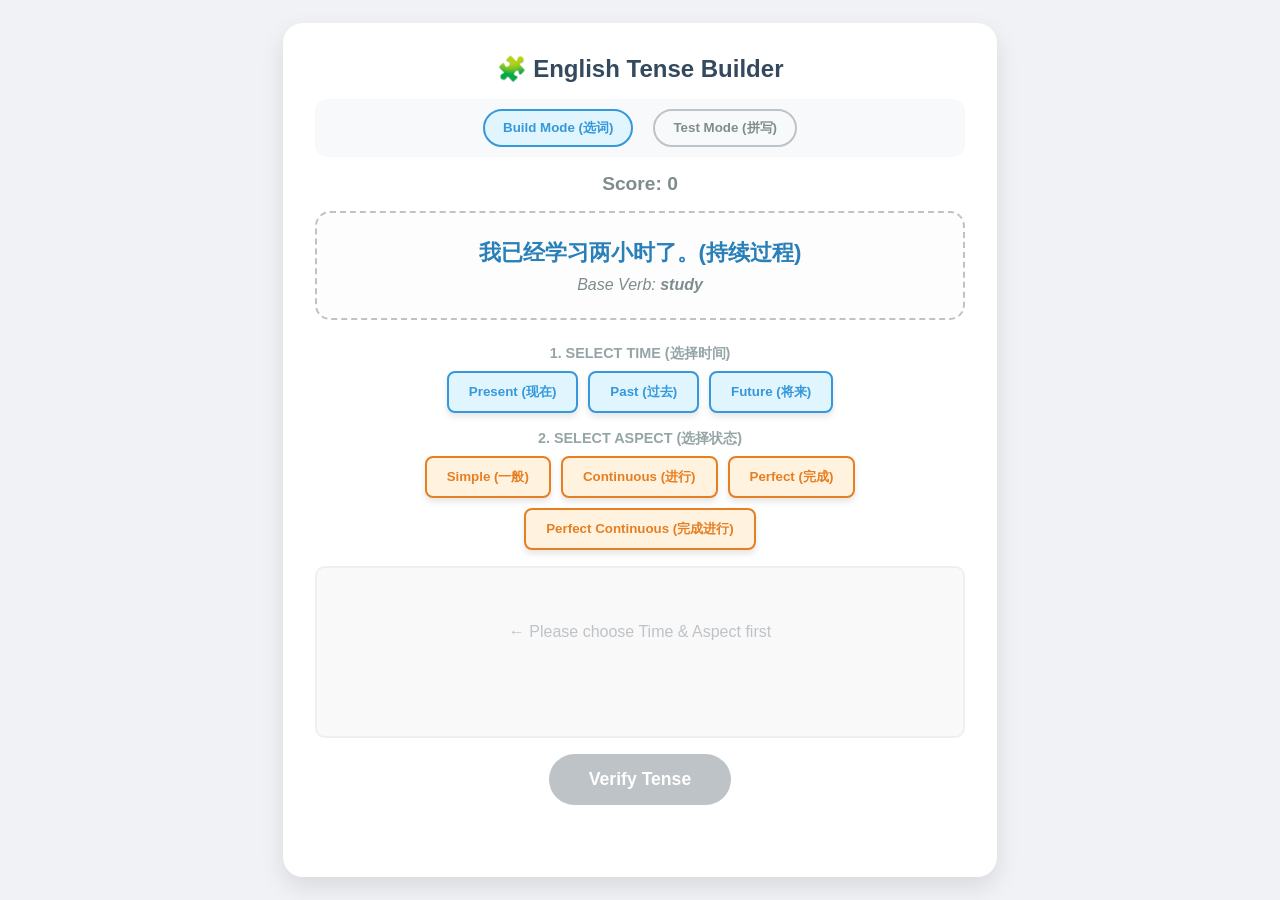
==== eng.html @ 901e4280 "Rename english_tense_builder.html to eng.html and remove from homepage" ====
<!DOCTYPE html>
<html lang="en">
<head>
    <meta charset="UTF-8">
    <meta name="viewport" content="width=device-width, initial-scale=1.0">
    <title>English Tense Builder (英语时态积木墙)</title>
    <style>
        :root {
            --primary-bg: #f0f2f5;
            --time-color: #3498db;
            --aspect-color: #e67e22;
            --correct-color: #27ae60;
            --wrong-color: #c0392b;
            --text-color: #2c3e50;
            --shadow: 0 4px 6px rgba(0,0,0,0.1);
        }

        body {
            font-family: 'Segoe UI', Tahoma, Geneva, Verdana, sans-serif;
            background-color: var(--primary-bg);
            color: var(--text-color);
            margin: 0;
            display: flex;
            justify-content: center;
            align-items: center;
            min-height: 100vh;
        }

        .game-container {
            background: white;
            padding: 2rem;
            border-radius: 20px;
            box-shadow: 0 10px 25px rgba(0,0,0,0.1);
            width: 90%;
            max-width: 650px;
            text-align: center;
        }

        h1 { margin-top: 0; color: #34495e; font-size: 1.5rem; }
        
        .mode-selector {
            display: flex;
            justify-content: center;
            gap: 20px;
            margin-bottom: 1rem;
            padding: 10px;
            background: #f8f9fa;
            border-radius: 12px;
        }

        .mode-btn {
            background: none;
            border: 2px solid #bdc3c7;
            padding: 8px 18px;
            border-radius: 20px;
            cursor: pointer;
            font-weight: bold;
            color: #7f8c8d;
            transition: all 0.3s;
        }

        .mode-btn.active {
            border-color: var(--time-color);
            color: var(--time-color);
            background: #e1f5fe;
        }

        .score-board { font-weight: bold; font-size: 1.2rem; margin-bottom: 1rem; color: #7f8c8d; }

        .challenge-box {
            background: #fdfdfd;
            border: 2px dashed #bdc3c7;
            padding: 1.5rem;
            border-radius: 15px;
            margin-bottom: 1.5rem;
        }

        .chinese-text { font-size: 1.4rem; font-weight: bold; margin-bottom: 0.5rem; color: #2980b9; }
        .base-verb { font-style: italic; color: #7f8c8d; }

        .block-section { margin-bottom: 1rem; }
        .block-label { font-size: 0.9rem; font-weight: bold; margin-bottom: 0.5rem; display: block; color: #95a5a6; }
        
        .blocks {
            display: flex;
            justify-content: center;
            gap: 10px;
            flex-wrap: wrap;
        }

        .block {
            padding: 10px 20px;
            border: none;
            border-radius: 8px;
            cursor: pointer;
            font-weight: bold;
            transition: all 0.2s;
            box-shadow: var(--shadow);
        }

        .time-block { background-color: #e1f5fe; color: var(--time-color); border: 2px solid var(--time-color); }
        .time-block.selected { background-color: var(--time-color); color: white; transform: translateY(-3px); }

        .aspect-block { background-color: #fff3e0; color: var(--aspect-color); border: 2px solid var(--aspect-color); }
        .aspect-block.selected { background-color: var(--aspect-color); color: white; transform: translateY(-3px); }

        .display-area {
            margin: 1rem 0;
            padding: 1.5rem;
            background: #f9f9f9;
            border-radius: 10px;
            min-height: 120px;
            border: 2px solid #ecf0f1;
        }

        .formula { font-family: 'Courier New', Courier, monospace; font-weight: bold; color: #16a085; font-size: 1.1rem; margin-bottom: 15px; }
        
        .word-bank, .sentence-assembly {
            display: flex;
            justify-content: center;
            gap: 10px;
            flex-wrap: wrap;
            margin-top: 15px;
            min-height: 50px;
        }

        .sentence-assembly {
            padding: 15px;
            background: #fff;
            border: 2px dashed #bdc3c7;
            border-radius: 8px;
            justify-content: flex-start;
        }

        .word-btn {
            padding: 8px 15px;
            background: white;
            border: 2px solid #bdc3c7;
            border-radius: 6px;
            cursor: pointer;
            font-size: 1rem;
            font-weight: 500;
            transition: all 0.2s;
        }

        .word-btn.used { opacity: 0.3; cursor: default; pointer-events: none; }

        .assembly-word {
            padding: 8px 15px;
            background: #e1f5fe;
            border: 2px solid var(--time-color);
            border-radius: 6px;
            cursor: pointer;
            font-weight: bold;
            color: var(--time-color);
        }

        .test-input {
            width: 90%;
            padding: 12px;
            font-size: 1.1rem;
            border: 2px solid #bdc3c7;
            border-radius: 8px;
            outline: none;
            font-family: inherit;
            margin-top: 10px;
        }
        .test-input:focus { border-color: var(--time-color); }

        .hidden { display: none !important; }

        .check-btn {
            background-color: var(--text-color);
            color: white;
            padding: 15px 40px;
            border-radius: 30px;
            border: none;
            font-size: 1.1rem;
            font-weight: bold;
            cursor: pointer;
            transition: background 0.3s;
        }

        .check-btn:hover { background-color: #34495e; }
        .check-btn:disabled { background-color: #bdc3c7; cursor: not-allowed; }

        .feedback {
            margin-top: 1rem;
            font-weight: bold;
            height: 24px;
        }

        .correct { color: var(--correct-color); }
        .wrong { color: var(--wrong-color); }

        @keyframes bounce {
            0%, 20%, 50%, 80%, 100% {transform: translateY(0);}
            40% {transform: translateY(-10px);}
            60% {transform: translateY(-5px);}
        }
        .animate-bounce { animation: bounce 1s; }
    </style>
</head>
<body>

<div class="game-container">
    <h1>🧩 English Tense Builder</h1>
    
    <div class="mode-selector">
        <button class="mode-btn active" id="mode-build" onclick="setMode('BUILD')">Build Mode (选词)</button>
        <button class="mode-btn" id="mode-type" onclick="setMode('TYPE')">Test Mode (拼写)</button>
    </div>

    <div class="score-board">Score: <span id="score">0</span></div>

    <div class="challenge-box">
        <div class="chinese-text" id="target-chinese">...</div>
        <div class="base-verb">Base Verb: <strong id="base-verb">...</strong></div>
    </div>

    <div class="block-section">
        <span class="block-label">1. SELECT TIME (选择时间)</span>
        <div class="blocks" id="time-blocks">
            <button class="block time-block" data-time="Present">Present (现在)</button>
            <button class="block time-block" data-time="Past">Past (过去)</button>
            <button class="block time-block" data-time="Future">Future (将来)</button>
        </div>
    </div>

    <div class="block-section">
        <span class="block-label">2. SELECT ASPECT (选择状态)</span>
        <div class="blocks" id="aspect-blocks">
            <button class="block aspect-block" data-aspect="Simple">Simple (一般)</button>
            <button class="block aspect-block" data-aspect="Continuous">Continuous (进行)</button>
            <button class="block aspect-block" data-aspect="Perfect">Perfect (完成)</button>
            <button class="block aspect-block" data-aspect="Perfect Continuous">Perfect Continuous (完成进行)</button>
        </div>
    </div>

    <div class="display-area">
        <div id="tense-feedback-area">
            <div id="placeholder-text" style="color: #bdc3c7; line-height: 80px;">← Please choose Time & Aspect first</div>
            <div id="formula-section" class="hidden">
                <div style="font-size: 0.8rem; color: #7f8c8d; margin-bottom: 5px;">Universal Formula (万能公式)</div>
                <div class="formula" id="formula-display">...</div>
                
                <hr style="border: 0; border-top: 1px solid #eee; margin: 15px 0;">
                
                <div style="font-size: 0.8rem; color: #7f8c8d; margin-bottom: 5px;" id="stage-3-label">3. Build the Sentence (拼写例句)</div>
                
                <div id="build-area">
                    <div class="sentence-assembly" id="sentence-assembly"></div>
                    <div class="word-bank" id="word-bank"></div>
                </div>

                <div id="typing-area" class="hidden">
                    <input type="text" id="test-input" class="test-input" placeholder="Type the full English sentence here..." autocomplete="off">
                </div>
            </div>
        </div>
    </div>

    <button id="check-btn" class="check-btn">Verify Tense</button>
    <div id="feedback" class="feedback"></div>
</div>

<script>
    const scenarios = [
        { cn: "我每天学习。(习惯)", verb: "study", time: "Present", aspect: "Simple", formula: "do/does (动词原形/三单形式)", sentence: "I study every day" },
        { cn: "我正在学习。(进行)", verb: "study", time: "Present", aspect: "Continuous", formula: "am/is/are + doing (正在做...)", sentence: "I am studying now" },
        { cn: "我已经学过这个了。(完成)", verb: "study", time: "Present", aspect: "Perfect", formula: "have/has + done (已经完成/做过)", sentence: "I have studied this" },
        { cn: "我已经学习两小时了。(持续过程)", verb: "study", time: "Present", aspect: "Perfect Continuous", formula: "have/has been + doing (一直都在做...)", sentence: "I have been studying for two hours" },
        
        { cn: "我昨天学习了。(过去动作)", verb: "study", time: "Past", aspect: "Simple", formula: "did (动词过去式)", sentence: "I studied yesterday" },
        { cn: "我那时正在学习。(过去正在进行)", verb: "study", time: "Past", aspect: "Continuous", formula: "was/were + doing (那时正在做...)", sentence: "I was studying at that time" },
        { cn: "在他来之前，我已经学过了。(过去的过去)", verb: "study", time: "Past", aspect: "Perfect", formula: "had + done (在过去某点前已完成)", sentence: "I had studied before he came" },
        { cn: "在他来之前，我一直在学习。(过去的持续)", verb: "study", time: "Past", aspect: "Perfect Continuous", formula: "had been + doing (在过去某点前一直在做)", sentence: "I had been studying before he came" },
        
        { cn: "我明天会学习。(将要发生)", verb: "study", time: "Future", aspect: "Simple", formula: "will + do (将要去做...)", sentence: "I will study tomorrow" },
        { cn: "我明天这个时候会正在学习。(将来正在进行)", verb: "study", time: "Future", aspect: "Continuous", formula: "will be + doing (将来某个时刻正在做)", sentence: "I will be studying at this time tomorrow" },
        { cn: "到明天为止，我将已经学完了。(将来完成)", verb: "study", time: "Future", aspect: "Perfect", formula: "will have + done (到将来某点已经完成)", sentence: "I will have studied by tomorrow" },
        { cn: "到明天为止，我将已经学了三小时了。(将来持续)", verb: "study", time: "Future", aspect: "Perfect Continuous", formula: "will have been + doing (到将来某点已经持续做了多久)", sentence: "I will have been studying for three hours" }
    ];

    const distractors = ["doing", "does", "been", "was", "were", "has", "have", "had", "will", "be", "am", "is", "are", "did", "studied", "studying"];

    let currentScenario = {};
    let selectedTime = null;
    let selectedAspect = null;
    let score = 0;
    let gameStage = 'TENSE'; 
    let gameMode = 'BUILD'; // 'BUILD' or 'TYPE'
    let builtSentence = [];

    const targetChinese = document.getElementById('target-chinese');
    const baseVerb = document.getElementById('base-verb');
    const formulaDisplay = document.getElementById('formula-display');
    const wordBank = document.getElementById('word-bank');
    const sentenceAssembly = document.getElementById('sentence-assembly');
    const feedback = document.getElementById('feedback');
    const checkBtn = document.getElementById('check-btn');
    const scoreEl = document.getElementById('score');
    const formulaSection = document.getElementById('formula-section');
    const placeholderText = document.getElementById('placeholder-text');
    const buildArea = document.getElementById('build-area');
    const typingArea = document.getElementById('typing-area');
    const testInput = document.getElementById('test-input');
    const stage3Label = document.getElementById('stage-3-label');

    function setMode(mode) {
        gameMode = mode;
        document.getElementById('mode-build').classList.toggle('active', mode === 'BUILD');
        document.getElementById('mode-type').classList.toggle('active', mode === 'TYPE');
        nextScenario();
    }

    function initGame() {
        nextScenario();
        
        document.querySelectorAll('.time-block').forEach(btn => {
            btn.addEventListener('click', () => {
                if (gameStage !== 'TENSE') return;
                document.querySelectorAll('.time-block').forEach(b => b.classList.remove('selected'));
                btn.classList.add('selected');
                selectedTime = btn.dataset.time;
                checkReady();
            });
        });

        document.querySelectorAll('.aspect-block').forEach(btn => {
            btn.addEventListener('click', () => {
                if (gameStage !== 'TENSE') return;
                document.querySelectorAll('.aspect-block').forEach(b => b.classList.remove('selected'));
                btn.classList.add('selected');
                selectedAspect = btn.dataset.aspect;
                checkReady();
            });
        });

        checkBtn.addEventListener('click', handleMainAction);
        
        testInput.addEventListener('keypress', (e) => {
            if (e.key === 'Enter' && gameStage === 'SENTENCE') {
                verifySentence();
            }
        });
    }

    function checkReady() {
        if (selectedTime && selectedAspect) {
            placeholderText.style.display = 'none';
            checkBtn.disabled = false;
        }
    }

    function nextScenario() {
        const randomIndex = Math.floor(Math.random() * scenarios.length);
        currentScenario = scenarios[randomIndex];
        targetChinese.innerText = currentScenario.cn;
        baseVerb.innerText = currentScenario.verb;
        
        selectedTime = null;
        selectedAspect = null;
        gameStage = 'TENSE';
        builtSentence = [];
        testInput.value = "";
        
        document.querySelectorAll('.block').forEach(b => {
            b.classList.remove('selected');
            b.style.opacity = "1";
        });
        
        feedback.innerText = "";
        feedback.className = "feedback";
        formulaSection.classList.add('hidden');
        placeholderText.style.display = 'block';
        placeholderText.innerText = "← Please choose Time & Aspect first";
        
        checkBtn.innerText = "Verify Tense";
        checkBtn.disabled = true;
        
        wordBank.innerHTML = "";
        sentenceAssembly.innerHTML = "";

        buildArea.classList.toggle('hidden', gameMode !== 'BUILD');
        typingArea.classList.toggle('hidden', gameMode !== 'TYPE');
        stage3Label.innerText = gameMode === 'BUILD' ? "3. Build the Sentence (选词拼写)" : "3. Type the Sentence (听写测试)";
    }

    function handleMainAction() {
        if (gameStage === 'TENSE') {
            verifyTense();
        } else if (gameStage === 'SENTENCE') {
            verifySentence();
        } else {
            nextScenario();
        }
    }

    function verifyTense() {
        if (selectedTime === currentScenario.time && selectedAspect === currentScenario.aspect) {
            feedback.innerText = "Tense Correct! Now complete the sentence.";
            feedback.className = "feedback correct";
            startSentenceStage();
        } else {
            feedback.innerText = "Wrong Tense. Look at the Chinese meaning again!";
            feedback.className = "feedback wrong";
        }
    }

    function startSentenceStage() {
        gameStage = 'SENTENCE';
        formulaSection.classList.remove('hidden');
        formulaDisplay.innerText = currentScenario.formula;
        checkBtn.innerText = "Check Answer";
        
        document.querySelectorAll('.block').forEach(b => b.style.opacity = "0.6");

        if (gameMode === 'BUILD') {
            const realWords = currentScenario.sentence.split(" ");
            const currentDistractors = distractors
                .filter(w => !realWords.includes(w))
                .sort(() => Math.random() - 0.5)
                .slice(0, 3);

            const allWords = [...realWords, ...currentDistractors].sort(() => Math.random() - 0.5);

            wordBank.innerHTML = "";
            allWords.forEach((word, index) => {
                const btn = document.createElement('button');
                btn.className = 'word-btn';
                btn.innerText = word;
                btn.onclick = () => addWord(word, btn);
                wordBank.appendChild(btn);
            });
        } else {
            testInput.focus();
        }
    }

    function addWord(word, btn) {
        builtSentence.push(word);
        btn.classList.add('used');
        
        const assemblyWord = document.createElement('div');
        assemblyWord.className = 'assembly-word';
        assemblyWord.innerText = word;
        assemblyWord.onclick = () => {
            const idx = builtSentence.lastIndexOf(word);
            if (idx > -1) builtSentence.splice(idx, 1);
            assemblyWord.remove();
            btn.classList.remove('used');
        };
        sentenceAssembly.appendChild(assemblyWord);
    }

    function verifySentence() {
        const target = currentScenario.sentence.toLowerCase().trim();
        let userSentence = "";

        if (gameMode === 'BUILD') {
            userSentence = builtSentence.join(" ").toLowerCase().trim();
        } else {
            userSentence = testInput.value.toLowerCase().trim().replace(/[.,!?;]$/, "");
        }

        if (userSentence === target) {
            score += 20;
            scoreEl.innerText = score;
            feedback.innerText = "Perfect! +20 Points! 🎉";
            feedback.className = "feedback correct animate-bounce";
            checkBtn.innerText = "Next Challenge →";
            gameStage = 'NEXT';
        } else {
            feedback.innerText = gameMode === 'BUILD' ? "Sentence incorrect. Check order!" : "Incorrect typing. Try again!";
            feedback.className = "feedback wrong";
        }
    }

    initGame();
</script>

</body>
</html>
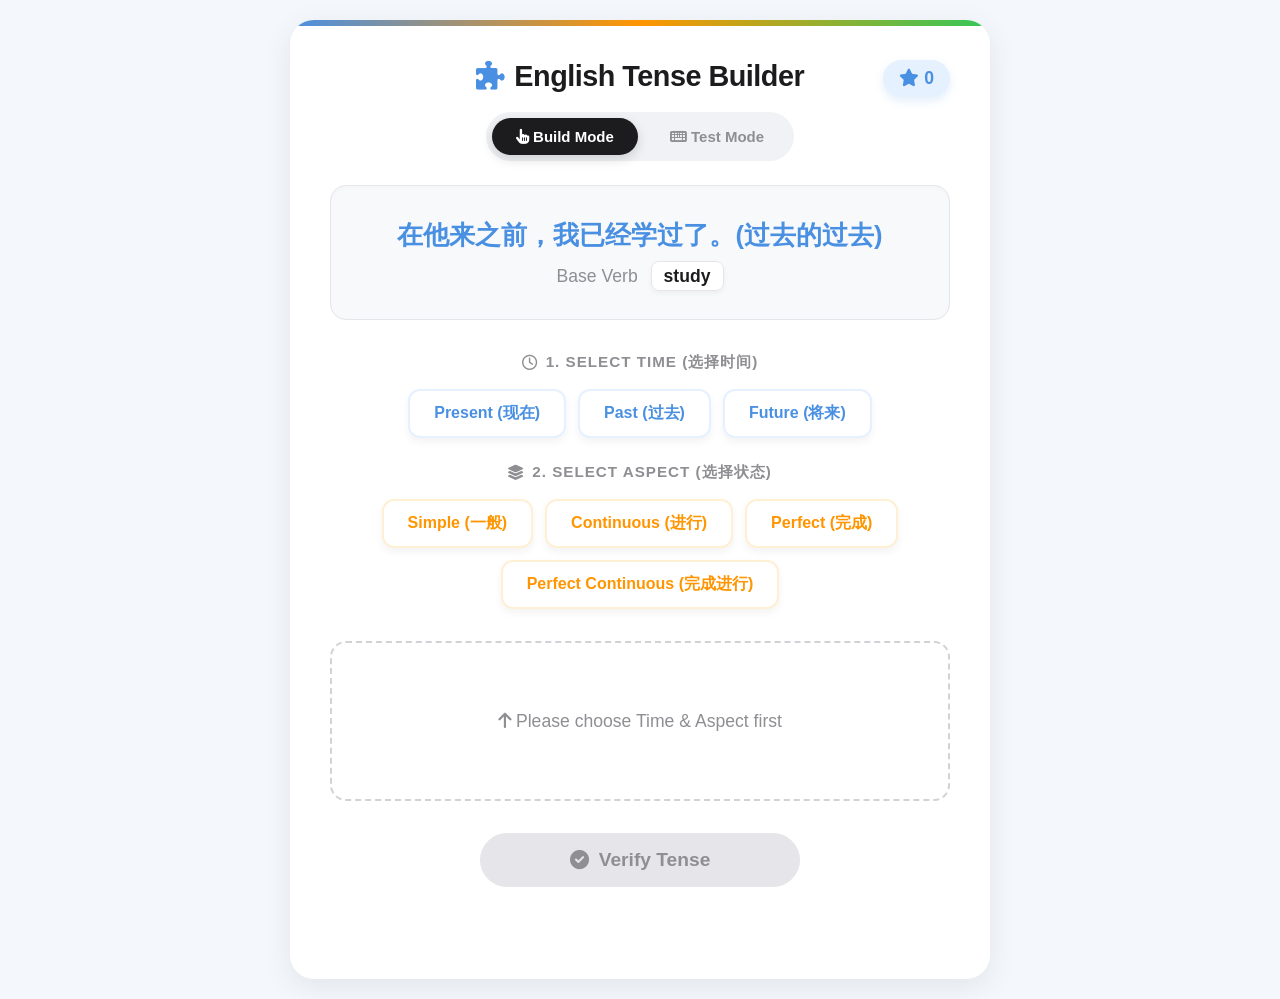
==== commit 3e4ace5e: "Redesign UI with modern card layout and set tourist guide as homepage - Revamp UI for tourist guide," ====
--- a/eng.html
+++ b/eng.html
@@ -4,19 +4,24 @@
     <meta charset="UTF-8">
     <meta name="viewport" content="width=device-width, initial-scale=1.0">
     <title>English Tense Builder (英语时态积木墙)</title>
+    <link rel="stylesheet" href="https://cdnjs.cloudflare.com/ajax/libs/font-awesome/6.0.0/css/all.min.css">
     <style>
         :root {
-            --primary-bg: #f0f2f5;
-            --time-color: #3498db;
-            --aspect-color: #e67e22;
-            --correct-color: #27ae60;
-            --wrong-color: #c0392b;
-            --text-color: #2c3e50;
-            --shadow: 0 4px 6px rgba(0,0,0,0.1);
-        }
+            --primary-bg: #f4f7fb;
+            --time-color: #4A90E2;
+            --aspect-color: #FF9500;
+            --correct-color: #34C759;
+            --wrong-color: #FF3B30;
+            --text-color: #1C1C1E;
+            --card-bg: #ffffff;
+            --shadow: 0 8px 30px rgba(0,0,0,0.08);
+            --radius: 24px;
+        }
+
+        * { box-sizing: border-box; -webkit-tap-highlight-color: transparent; }
 
         body {
-            font-family: 'Segoe UI', Tahoma, Geneva, Verdana, sans-serif;
+            font-family: -apple-system, BlinkMacSystemFont, "PingFang SC", "Segoe UI", Roboto, Helvetica, Arial, sans-serif;
             background-color: var(--primary-bg);
             color: var(--text-color);
             margin: 0;
@@ -24,202 +29,304 @@
             justify-content: center;
             align-items: center;
             min-height: 100vh;
+            padding: 20px;
         }
 
         .game-container {
-            background: white;
+            background: var(--card-bg);
+            padding: 2.5rem;
+            border-radius: var(--radius);
+            box-shadow: var(--shadow);
+            width: 100%;
+            max-width: 700px;
+            text-align: center;
+            position: relative;
+            overflow: hidden;
+        }
+        
+        .game-container::before {
+            content: '';
+            position: absolute;
+            top: 0; left: 0; right: 0; height: 6px;
+            background: linear-gradient(90deg, #4A90E2, #FF9500, #34C759);
+        }
+
+        h1 { 
+            margin-top: 0; 
+            color: var(--text-color); 
+            font-size: 1.8rem; 
+            font-weight: 800; 
+            display: flex; 
+            align-items: center; 
+            justify-content: center; 
+            gap: 10px; 
+            letter-spacing: -0.5px;
+        }
+        
+        .mode-selector {
+            display: inline-flex;
+            justify-content: center;
+            gap: 8px;
+            margin-bottom: 1.5rem;
+            padding: 6px;
+            background: #f0f2f5;
+            border-radius: 30px;
+        }
+
+        .mode-btn {
+            background: transparent;
+            border: none;
+            padding: 10px 24px;
+            border-radius: 24px;
+            cursor: pointer;
+            font-weight: 600;
+            color: #8E8E93;
+            transition: all 0.3s cubic-bezier(0.4, 0, 0.2, 1);
+            font-size: 15px;
+        }
+
+        .mode-btn.active {
+            color: #fff;
+            background: var(--text-color);
+            box-shadow: 0 4px 12px rgba(0,0,0,0.15);
+        }
+
+        .score-board {
+            position: absolute;
+            top: 2.5rem; right: 2.5rem;
+            font-weight: 700; font-size: 1.1rem;
+            background: #E5F1FF; color: var(--time-color);
+            padding: 8px 16px; border-radius: 20px;
+            box-shadow: 0 4px 10px rgba(74, 144, 226, 0.15);
+        }
+
+        .challenge-box {
+            background: #F8F9FA;
+            border: 1px solid #E5E5EA;
             padding: 2rem;
-            border-radius: 20px;
-            box-shadow: 0 10px 25px rgba(0,0,0,0.1);
-            width: 90%;
-            max-width: 650px;
-            text-align: center;
-        }
-
-        h1 { margin-top: 0; color: #34495e; font-size: 1.5rem; }
-        
-        .mode-selector {
-            display: flex;
-            justify-content: center;
-            gap: 20px;
-            margin-bottom: 1rem;
-            padding: 10px;
-            background: #f8f9fa;
-            border-radius: 12px;
-        }
-
-        .mode-btn {
-            background: none;
-            border: 2px solid #bdc3c7;
-            padding: 8px 18px;
-            border-radius: 20px;
-            cursor: pointer;
-            font-weight: bold;
-            color: #7f8c8d;
-            transition: all 0.3s;
-        }
-
-        .mode-btn.active {
-            border-color: var(--time-color);
-            color: var(--time-color);
-            background: #e1f5fe;
-        }
-
-        .score-board { font-weight: bold; font-size: 1.2rem; margin-bottom: 1rem; color: #7f8c8d; }
-
-        .challenge-box {
-            background: #fdfdfd;
-            border: 2px dashed #bdc3c7;
-            padding: 1.5rem;
-            border-radius: 15px;
-            margin-bottom: 1.5rem;
-        }
-
-        .chinese-text { font-size: 1.4rem; font-weight: bold; margin-bottom: 0.5rem; color: #2980b9; }
-        .base-verb { font-style: italic; color: #7f8c8d; }
-
-        .block-section { margin-bottom: 1rem; }
-        .block-label { font-size: 0.9rem; font-weight: bold; margin-bottom: 0.5rem; display: block; color: #95a5a6; }
+            border-radius: 16px;
+            margin-bottom: 2rem;
+            position: relative;
+            box-shadow: inset 0 2px 5px rgba(0,0,0,0.02);
+        }
+
+        .chinese-text { font-size: 1.6rem; font-weight: 800; margin-bottom: 0.8rem; color: var(--time-color); }
+        .base-verb { font-weight: 500; color: #8E8E93; font-size: 1.1rem; }
+        .base-verb strong { 
+            color: var(--text-color); 
+            font-weight: 700; 
+            background: #fff; 
+            padding: 4px 12px; 
+            border-radius: 8px; 
+            border: 1px solid #E5E5EA; 
+            margin-left: 8px; 
+            box-shadow: 0 2px 5px rgba(0,0,0,0.05);
+        }
+
+        .block-section { margin-bottom: 1.5rem; }
+        .block-label { font-size: 0.95rem; font-weight: 700; margin-bottom: 1rem; display: flex; align-items: center; justify-content: center; gap: 8px; color: #8E8E93; text-transform: uppercase; letter-spacing: 1px; }
         
         .blocks {
             display: flex;
             justify-content: center;
-            gap: 10px;
+            gap: 12px;
             flex-wrap: wrap;
         }
 
         .block {
-            padding: 10px 20px;
-            border: none;
-            border-radius: 8px;
+            padding: 12px 24px;
+            border: 2px solid transparent;
+            border-radius: 12px;
             cursor: pointer;
-            font-weight: bold;
+            font-weight: 700;
+            font-size: 1rem;
             transition: all 0.2s;
-            box-shadow: var(--shadow);
-        }
-
-        .time-block { background-color: #e1f5fe; color: var(--time-color); border: 2px solid var(--time-color); }
-        .time-block.selected { background-color: var(--time-color); color: white; transform: translateY(-3px); }
-
-        .aspect-block { background-color: #fff3e0; color: var(--aspect-color); border: 2px solid var(--aspect-color); }
-        .aspect-block.selected { background-color: var(--aspect-color); color: white; transform: translateY(-3px); }
+            background: #fff;
+            position: relative;
+            top: 0;
+            box-shadow: 0 4px 8px rgba(0,0,0,0.05);
+        }
+
+        .time-block { color: var(--time-color); border-color: #E5F1FF; }
+        .time-block:hover { transform: translateY(-2px); box-shadow: 0 6px 15px rgba(74, 144, 226, 0.2); }
+        .time-block.selected { background-color: var(--time-color); color: white; border-color: var(--time-color); transform: translateY(2px); box-shadow: none; }
+
+        .aspect-block { color: var(--aspect-color); border-color: #FFF0D4; }
+        .aspect-block:hover { transform: translateY(-2px); box-shadow: 0 6px 15px rgba(255, 149, 0, 0.2); }
+        .aspect-block.selected { background-color: var(--aspect-color); color: white; border-color: var(--aspect-color); transform: translateY(2px); box-shadow: none; }
 
         .display-area {
-            margin: 1rem 0;
-            padding: 1.5rem;
-            background: #f9f9f9;
-            border-radius: 10px;
-            min-height: 120px;
-            border: 2px solid #ecf0f1;
-        }
-
-        .formula { font-family: 'Courier New', Courier, monospace; font-weight: bold; color: #16a085; font-size: 1.1rem; margin-bottom: 15px; }
+            margin: 2rem 0;
+            padding: 2rem;
+            background: #fff;
+            border-radius: 16px;
+            min-height: 160px;
+            border: 2px dashed #D1D1D6;
+            transition: all 0.3s;
+            display: flex;
+            flex-direction: column;
+            justify-content: center;
+        }
+
+        .formula { 
+            font-family: 'SF Mono', ui-monospace, Consolas, monospace; 
+            font-weight: 700; 
+            color: var(--correct-color); 
+            font-size: 1.2rem; 
+            margin: 10px 0 20px; 
+            background: rgba(52, 199, 89, 0.1); 
+            padding: 12px 20px; 
+            border-radius: 12px; 
+            display: inline-block; 
+        }
         
         .word-bank, .sentence-assembly {
             display: flex;
             justify-content: center;
-            gap: 10px;
+            gap: 12px;
             flex-wrap: wrap;
-            margin-top: 15px;
-            min-height: 50px;
+            min-height: 60px;
         }
 
         .sentence-assembly {
-            padding: 15px;
-            background: #fff;
-            border: 2px dashed #bdc3c7;
-            border-radius: 8px;
+            padding: 20px;
+            background: #F8F9FA;
+            border-radius: 12px;
             justify-content: flex-start;
+            margin-bottom: 20px;
+            border: 1px solid #E5E5EA;
+            align-items: center;
         }
 
         .word-btn {
-            padding: 8px 15px;
+            padding: 10px 20px;
             background: white;
-            border: 2px solid #bdc3c7;
-            border-radius: 6px;
+            border: 1px solid #D1D1D6;
+            border-radius: 10px;
             cursor: pointer;
-            font-size: 1rem;
-            font-weight: 500;
+            font-size: 1.1rem;
+            font-weight: 600;
+            color: var(--text-color);
             transition: all 0.2s;
-        }
-
-        .word-btn.used { opacity: 0.3; cursor: default; pointer-events: none; }
+            box-shadow: 0 2px 5px rgba(0,0,0,0.05);
+        }
+        .word-btn:hover { transform: translateY(-2px); box-shadow: 0 4px 10px rgba(0,0,0,0.1); border-color: #A2A2A2; }
+        .word-btn.used { opacity: 0.4; cursor: default; transform: none; box-shadow: none; background: #f0f0f0; }
 
         .assembly-word {
-            padding: 8px 15px;
-            background: #e1f5fe;
-            border: 2px solid var(--time-color);
-            border-radius: 6px;
+            padding: 10px 20px;
+            background: var(--time-color);
+            color: #fff;
+            border-radius: 10px;
             cursor: pointer;
-            font-weight: bold;
-            color: var(--time-color);
-        }
+            font-weight: 700;
+            font-size: 1.1rem;
+            animation: popIn 0.3s cubic-bezier(0.175, 0.885, 0.32, 1.275);
+            box-shadow: 0 4px 10px rgba(74, 144, 226, 0.3);
+        }
+        .assembly-word:hover { background: #3A7BC8; transform: scale(0.95); }
 
         .test-input {
-            width: 90%;
-            padding: 12px;
-            font-size: 1.1rem;
-            border: 2px solid #bdc3c7;
-            border-radius: 8px;
+            width: 100%;
+            box-sizing: border-box;
+            padding: 16px 20px;
+            font-size: 1.2rem;
+            border: 2px solid #D1D1D6;
+            border-radius: 12px;
             outline: none;
             font-family: inherit;
-            margin-top: 10px;
-        }
-        .test-input:focus { border-color: var(--time-color); }
+            font-weight: 500;
+            transition: border-color 0.3s, box-shadow 0.3s;
+            text-align: center;
+        }
+        .test-input:focus { border-color: var(--time-color); box-shadow: 0 0 0 4px rgba(74, 144, 226, 0.2); }
 
         .hidden { display: none !important; }
 
         .check-btn {
             background-color: var(--text-color);
             color: white;
-            padding: 15px 40px;
+            padding: 16px 48px;
             border-radius: 30px;
             border: none;
-            font-size: 1.1rem;
-            font-weight: bold;
+            font-size: 1.2rem;
+            font-weight: 800;
             cursor: pointer;
-            transition: background 0.3s;
-        }
-
-        .check-btn:hover { background-color: #34495e; }
-        .check-btn:disabled { background-color: #bdc3c7; cursor: not-allowed; }
+            transition: all 0.3s;
+            box-shadow: 0 8px 20px rgba(0,0,0,0.2);
+            width: 100%;
+            max-width: 320px;
+            display: inline-flex;
+            justify-content: center;
+            align-items: center;
+            gap: 10px;
+        }
+
+        .check-btn:hover { transform: translateY(-2px); box-shadow: 0 10px 25px rgba(0,0,0,0.3); }
+        .check-btn:active { transform: translateY(2px); box-shadow: 0 2px 10px rgba(0,0,0,0.2); }
+        .check-btn:disabled { background-color: #E5E5EA; color: #8E8E93; cursor: not-allowed; box-shadow: none; transform: none; }
 
         .feedback {
-            margin-top: 1rem;
-            font-weight: bold;
-            height: 24px;
+            margin-top: 1.5rem;
+            font-weight: 800;
+            font-size: 1.2rem;
+            height: 28px;
+            display: flex;
+            justify-content: center;
+            align-items: center;
+            gap: 8px;
         }
 
         .correct { color: var(--correct-color); }
         .wrong { color: var(--wrong-color); }
 
+        #placeholder-text {
+            color: #8E8E93;
+            font-size: 1.1rem;
+            font-weight: 500;
+        }
+
+        @keyframes popIn {
+            0% { transform: scale(0.5); opacity: 0; }
+            100% { transform: scale(1); opacity: 1; }
+        }
+
         @keyframes bounce {
             0%, 20%, 50%, 80%, 100% {transform: translateY(0);}
-            40% {transform: translateY(-10px);}
-            60% {transform: translateY(-5px);}
+            40% {transform: translateY(-12px);}
+            60% {transform: translateY(-6px);}
         }
         .animate-bounce { animation: bounce 1s; }
+
+        @media (max-width: 600px) {
+            .game-container { padding: 1.5rem; border-radius: 0; min-height: 100vh; box-shadow: none; }
+            body { padding: 0; }
+            .score-board { position: static; display: inline-flex; margin-bottom: 1.5rem; }
+            .chinese-text { font-size: 1.3rem; }
+            .block { padding: 10px 16px; font-size: 0.95rem; }
+            .word-btn, .assembly-word { padding: 8px 16px; font-size: 1rem; }
+        }
     </style>
 </head>
 <body>
 
 <div class="game-container">
-    <h1>🧩 English Tense Builder</h1>
+    <h1><i class="fas fa-puzzle-piece" style="color: var(--time-color);"></i> English Tense Builder</h1>
     
     <div class="mode-selector">
-        <button class="mode-btn active" id="mode-build" onclick="setMode('BUILD')">Build Mode (选词)</button>
-        <button class="mode-btn" id="mode-type" onclick="setMode('TYPE')">Test Mode (拼写)</button>
+        <button class="mode-btn active" id="mode-build" onclick="setMode('BUILD')"><i class="fas fa-hand-pointer"></i> Build Mode</button>
+        <button class="mode-btn" id="mode-type" onclick="setMode('TYPE')"><i class="fas fa-keyboard"></i> Test Mode</button>
     </div>
 
-    <div class="score-board">Score: <span id="score">0</span></div>
+    <div class="score-board"><i class="fas fa-star"></i> <span id="score">0</span></div>
 
     <div class="challenge-box">
         <div class="chinese-text" id="target-chinese">...</div>
-        <div class="base-verb">Base Verb: <strong id="base-verb">...</strong></div>
+        <div class="base-verb">Base Verb <strong><span id="base-verb">...</span></strong></div>
     </div>
 
     <div class="block-section">
-        <span class="block-label">1. SELECT TIME (选择时间)</span>
+        <span class="block-label"><i class="far fa-clock"></i> 1. Select Time (选择时间)</span>
         <div class="blocks" id="time-blocks">
             <button class="block time-block" data-time="Present">Present (现在)</button>
             <button class="block time-block" data-time="Past">Past (过去)</button>
@@ -228,7 +335,7 @@
     </div>
 
     <div class="block-section">
-        <span class="block-label">2. SELECT ASPECT (选择状态)</span>
+        <span class="block-label"><i class="fas fa-layer-group"></i> 2. Select Aspect (选择状态)</span>
         <div class="blocks" id="aspect-blocks">
             <button class="block aspect-block" data-aspect="Simple">Simple (一般)</button>
             <button class="block aspect-block" data-aspect="Continuous">Continuous (进行)</button>
@@ -239,14 +346,14 @@
 
     <div class="display-area">
         <div id="tense-feedback-area">
-            <div id="placeholder-text" style="color: #bdc3c7; line-height: 80px;">← Please choose Time & Aspect first</div>
+            <div id="placeholder-text"><i class="fas fa-arrow-up"></i> Please choose Time & Aspect first</div>
             <div id="formula-section" class="hidden">
-                <div style="font-size: 0.8rem; color: #7f8c8d; margin-bottom: 5px;">Universal Formula (万能公式)</div>
+                <div style="font-size: 0.9rem; color: #8E8E93; font-weight: 600; margin-bottom: 5px; text-transform: uppercase;">Universal Formula (万能公式)</div>
                 <div class="formula" id="formula-display">...</div>
                 
-                <hr style="border: 0; border-top: 1px solid #eee; margin: 15px 0;">
+                <hr style="border: 0; border-top: 1px dashed #D1D1D6; margin: 20px 0;">
                 
-                <div style="font-size: 0.8rem; color: #7f8c8d; margin-bottom: 5px;" id="stage-3-label">3. Build the Sentence (拼写例句)</div>
+                <div style="font-size: 0.95rem; color: #8E8E93; font-weight: 700; margin-bottom: 15px; text-transform: uppercase;" id="stage-3-label">3. Build the Sentence (拼写例句)</div>
                 
                 <div id="build-area">
                     <div class="sentence-assembly" id="sentence-assembly"></div>
@@ -260,7 +367,7 @@
         </div>
     </div>
 
-    <button id="check-btn" class="check-btn">Verify Tense</button>
+    <button id="check-btn" class="check-btn" disabled><i class="fas fa-check-circle"></i> Verify Tense</button>
     <div id="feedback" class="feedback"></div>
 </div>
 
@@ -370,13 +477,12 @@
             b.style.opacity = "1";
         });
         
-        feedback.innerText = "";
+        feedback.innerHTML = "";
         feedback.className = "feedback";
         formulaSection.classList.add('hidden');
         placeholderText.style.display = 'block';
-        placeholderText.innerText = "← Please choose Time & Aspect first";
-        
-        checkBtn.innerText = "Verify Tense";
+        
+        checkBtn.innerHTML = '<i class="fas fa-check-circle"></i> Verify Tense';
         checkBtn.disabled = true;
         
         wordBank.innerHTML = "";
@@ -384,7 +490,7 @@
 
         buildArea.classList.toggle('hidden', gameMode !== 'BUILD');
         typingArea.classList.toggle('hidden', gameMode !== 'TYPE');
-        stage3Label.innerText = gameMode === 'BUILD' ? "3. Build the Sentence (选词拼写)" : "3. Type the Sentence (听写测试)";
+        stage3Label.innerHTML = gameMode === 'BUILD' ? '<i class="fas fa-hammer"></i> 3. Build the Sentence (选词拼写)' : '<i class="fas fa-keyboard"></i> 3. Type the Sentence (听写测试)';
     }
 
     function handleMainAction() {
@@ -399,12 +505,16 @@
 
     function verifyTense() {
         if (selectedTime === currentScenario.time && selectedAspect === currentScenario.aspect) {
-            feedback.innerText = "Tense Correct! Now complete the sentence.";
+            feedback.innerHTML = '<i class="fas fa-check"></i> Tense Correct! Now complete the sentence.';
             feedback.className = "feedback correct";
             startSentenceStage();
         } else {
-            feedback.innerText = "Wrong Tense. Look at the Chinese meaning again!";
+            feedback.innerHTML = '<i class="fas fa-times"></i> Wrong Tense. Look at the Chinese meaning again!';
             feedback.className = "feedback wrong";
+            
+            // Add a little shake effect
+            checkBtn.classList.add('animate-bounce');
+            setTimeout(() => checkBtn.classList.remove('animate-bounce'), 1000);
         }
     }
 
@@ -412,9 +522,9 @@
         gameStage = 'SENTENCE';
         formulaSection.classList.remove('hidden');
         formulaDisplay.innerText = currentScenario.formula;
-        checkBtn.innerText = "Check Answer";
-        
-        document.querySelectorAll('.block').forEach(b => b.style.opacity = "0.6");
+        checkBtn.innerHTML = '<i class="fas fa-spell-check"></i> Check Answer';
+        
+        document.querySelectorAll('.block').forEach(b => b.style.opacity = "0.5");
 
         if (gameMode === 'BUILD') {
             const realWords = currentScenario.sentence.split(" ");
@@ -467,13 +577,16 @@
         if (userSentence === target) {
             score += 20;
             scoreEl.innerText = score;
-            feedback.innerText = "Perfect! +20 Points! 🎉";
+            feedback.innerHTML = '<i class="fas fa-star"></i> Perfect! +20 Points! 🎉';
             feedback.className = "feedback correct animate-bounce";
-            checkBtn.innerText = "Next Challenge →";
+            checkBtn.innerHTML = 'Next Challenge <i class="fas fa-arrow-right"></i>';
             gameStage = 'NEXT';
         } else {
-            feedback.innerText = gameMode === 'BUILD' ? "Sentence incorrect. Check order!" : "Incorrect typing. Try again!";
+            feedback.innerHTML = gameMode === 'BUILD' ? '<i class="fas fa-times"></i> Sentence incorrect. Check order!' : '<i class="fas fa-times"></i> Incorrect typing. Try again!';
             feedback.className = "feedback wrong";
+            
+            checkBtn.classList.add('animate-bounce');
+            setTimeout(() => checkBtn.classList.remove('animate-bounce'), 1000);
         }
     }
 
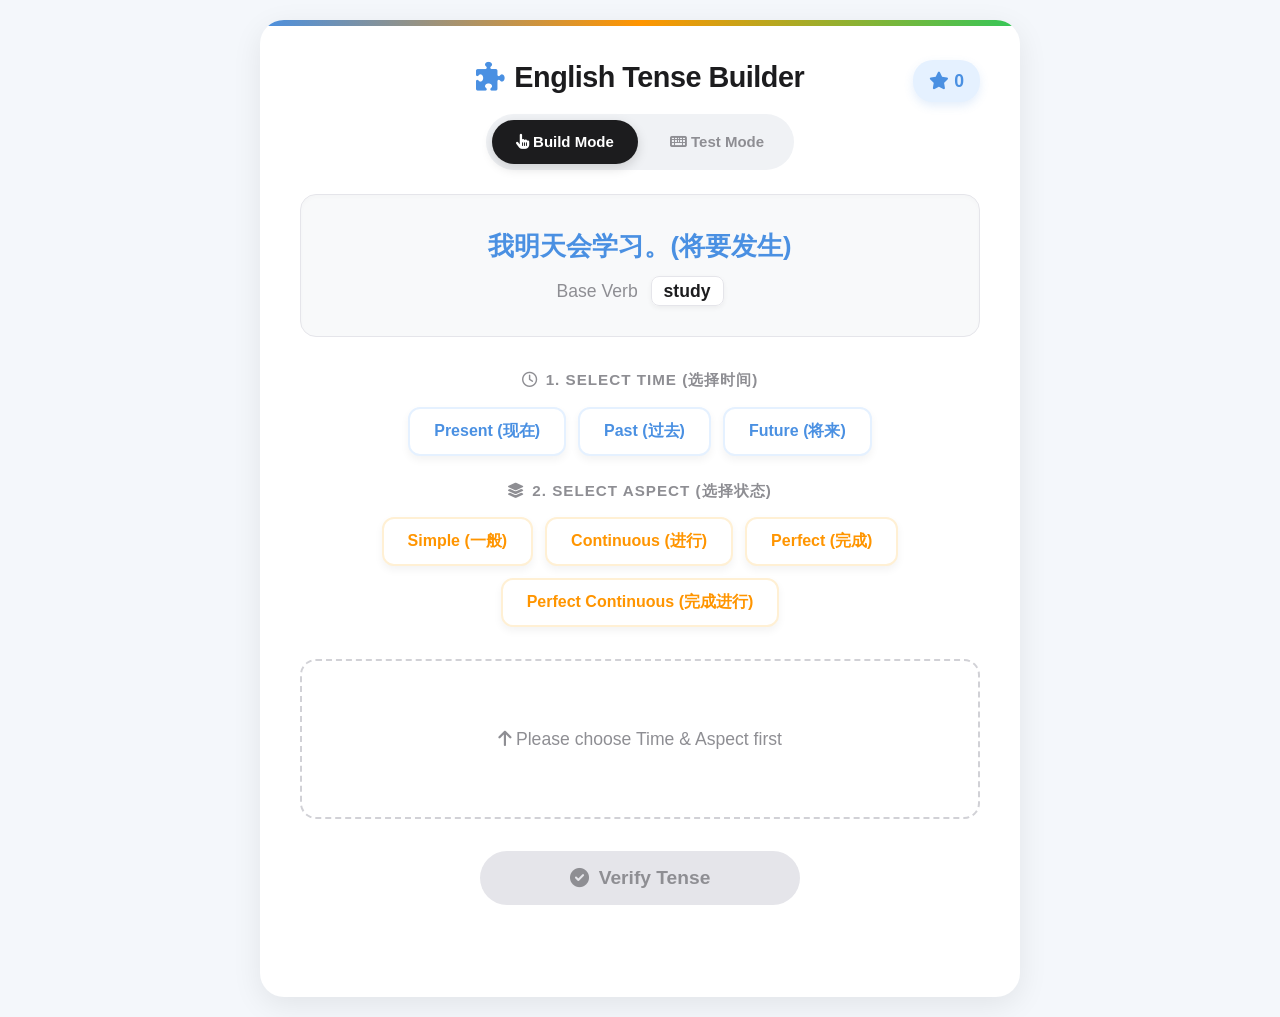
==== commit 4f53cf2f: "优化UI排版与响应式布局,修复英文模式、收藏按钮、搜索滚动等问题" ====
--- a/eng.html
+++ b/eng.html
@@ -2,7 +2,8 @@
 <html lang="en">
 <head>
     <meta charset="UTF-8">
-    <meta name="viewport" content="width=device-width, initial-scale=1.0">
+    <meta name="viewport" content="width=device-width, initial-scale=1.0, viewport-fit=cover">
+    <meta name="theme-color" content="#f4f7fb">
     <title>English Tense Builder (英语时态积木墙)</title>
     <link rel="stylesheet" href="https://cdnjs.cloudflare.com/ajax/libs/font-awesome/6.0.0/css/all.min.css">
     <style>
@@ -306,6 +307,42 @@
             .block { padding: 10px 16px; font-size: 0.95rem; }
             .word-btn, .assembly-word { padding: 8px 16px; font-size: 1rem; }
         }
+
+        /* ---- UI refinement layer ---- */
+        body { -webkit-font-smoothing: antialiased; line-height: 1.5; padding: max(20px, env(safe-area-inset-top)) 20px max(20px, env(safe-area-inset-bottom)); }
+        h1 { flex-wrap: wrap; text-align: center; line-height: 1.2; }
+        .game-container { max-width: 760px; }
+        .mode-selector { max-width: 100%; }
+        .mode-btn { min-height: 44px; white-space: nowrap; }
+        .mode-btn:hover:not(.active) { color: var(--text-color); }
+        .block, .word-btn, .assembly-word, .check-btn, .mode-btn { min-height: 44px; touch-action: manipulation; }
+        .block-label { flex-wrap: wrap; text-align: center; line-height: 1.4; }
+        .challenge-box, .display-area { overflow-wrap: anywhere; }
+        .display-area { padding: 1.5rem; }
+        .feedback { height: auto; min-height: 28px; text-align: center; }
+        .sentence-assembly { min-height: 64px; }
+        .test-input { font-size: 16px; }
+        button:focus-visible, .test-input:focus-visible {
+            outline: 3px solid rgba(74, 144, 226, 0.5);
+            outline-offset: 2px;
+        }
+        @media (min-width: 601px) and (max-width: 900px) {
+            .game-container { padding: 2rem; }
+            .score-board { top: 2rem; right: 2rem; }
+        }
+        @media (max-width: 600px) {
+            body { padding: 0; }
+            .game-container { padding: max(1.25rem, env(safe-area-inset-top)) 1.25rem max(1.5rem, env(safe-area-inset-bottom)); }
+            h1 { font-size: 1.5rem; }
+            .score-board { margin-bottom: 1rem; }
+            .challenge-box { padding: 1.25rem; margin-bottom: 1.5rem; }
+            .display-area { margin: 1.5rem 0; padding: 1.25rem; }
+            .blocks, .word-bank { gap: 8px; }
+            .check-btn { max-width: 100%; padding: 14px 24px; }
+        }
+        @media (prefers-reduced-motion: reduce) {
+            *, *::before, *::after { animation-duration: 0.01ms !important; transition-duration: 0.01ms !important; }
+        }
     </style>
 </head>
 <body>
@@ -368,7 +405,7 @@
     </div>
 
     <button id="check-btn" class="check-btn" disabled><i class="fas fa-check-circle"></i> Verify Tense</button>
-    <div id="feedback" class="feedback"></div>
+    <div id="feedback" class="feedback" role="status" aria-live="polite"></div>
 </div>
 
 <script>
@@ -446,8 +483,8 @@
 
         checkBtn.addEventListener('click', handleMainAction);
         
-        testInput.addEventListener('keypress', (e) => {
-            if (e.key === 'Enter' && gameStage === 'SENTENCE') {
+        testInput.addEventListener('keydown', (e) => {
+            if (e.key === 'Enter' && !e.isComposing && gameStage === 'SENTENCE') {
                 verifySentence();
             }
         });
@@ -556,7 +593,7 @@
         assemblyWord.className = 'assembly-word';
         assemblyWord.innerText = word;
         assemblyWord.onclick = () => {
-            const idx = builtSentence.lastIndexOf(word);
+            const idx = Array.from(sentenceAssembly.children).indexOf(assemblyWord);
             if (idx > -1) builtSentence.splice(idx, 1);
             assemblyWord.remove();
             btn.classList.remove('used');
@@ -571,7 +608,7 @@
         if (gameMode === 'BUILD') {
             userSentence = builtSentence.join(" ").toLowerCase().trim();
         } else {
-            userSentence = testInput.value.toLowerCase().trim().replace(/[.,!?;]$/, "");
+            userSentence = testInput.value.toLowerCase().trim().replace(/\s+/g, " ").replace(/[.,!?;]$/, "");
         }
 
         if (userSentence === target) {
